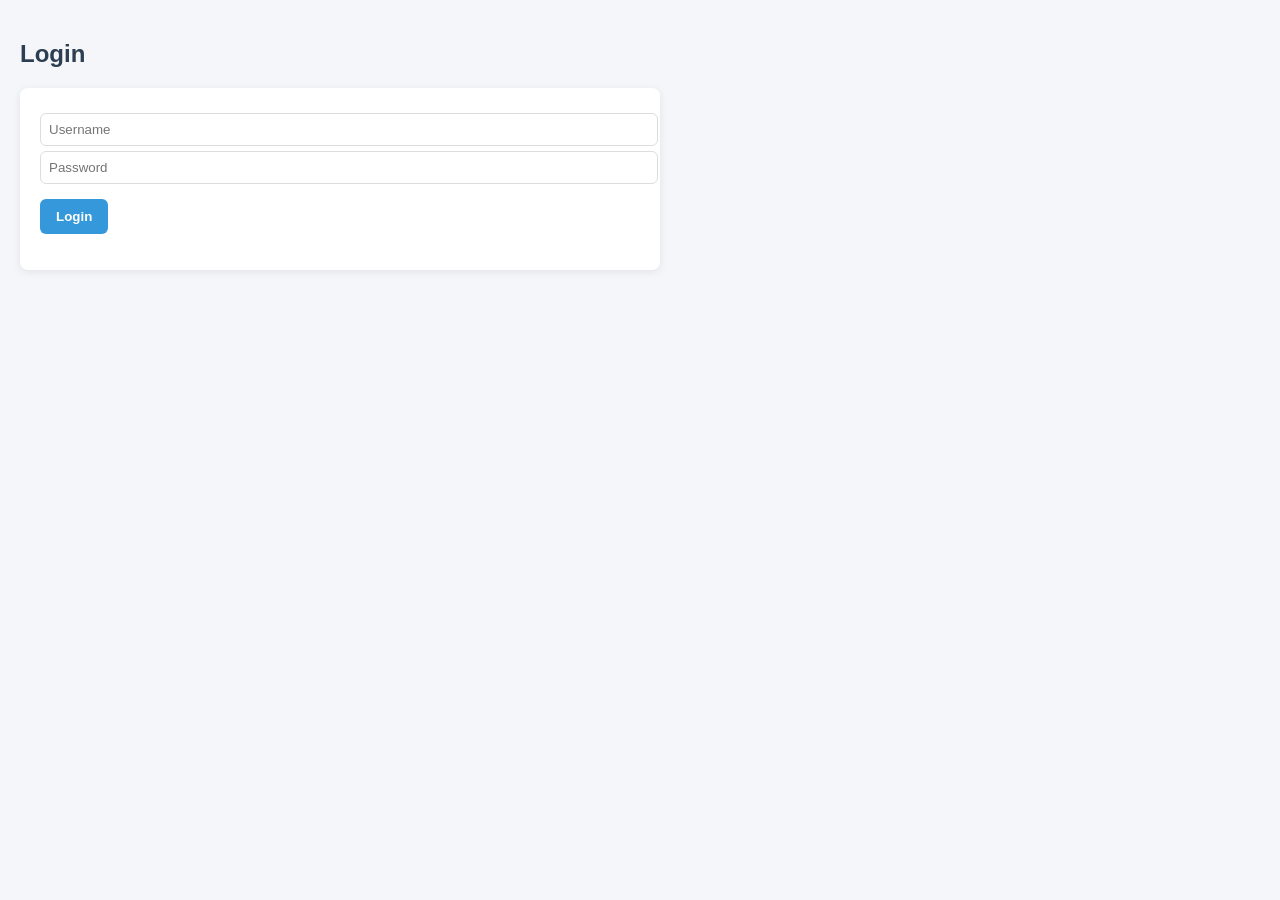
==== src/main/resources/static/admin-dashboard.html @ d19c34af "Initial commit - Urban Issue Reporting System" ====
<!doctype html>
<html lang="en">
  <head>
    <meta charset="UTF-8" />
    <meta name="viewport" content="width=device-width, initial-scale=1.0" />
    <title>Admin Dashboard</title>
    <link rel="stylesheet" href="css/style.css" />
  </head>
  <body>
    <h2>Urban Issue Tracker</h2>
    <h2>Admin Dashboard</h2>
    <button class="logout" onclick="logout()">Logout</button>

    <h3>System Statistics</h3>

    <div id="stats">
      <div class="stat-card stat-open">
        Open Issues<br />
        <span id="openCount">0</span>
      </div>

      <div class="stat-card stat-assigned">
        Assigned Issues<br />
        <span id="assignedCount">0</span>
      </div>

      <div class="stat-card stat-resolved">
        Resolved Issues<br />
        <span id="resolvedCount">0</span>
      </div>

      <div class="stat-card stat-pending">
        Pending Workers<br />
        <span id="pendingWorkers">0</span>
      </div>
    </div>

    <h3>Pending workers</h3>

    <div class="table-container">
      <table border="1" id="workerTable">
        <thead>
          <tr>
            <th>ID</th>
            <th>Name</th>
            <th>Deaprtment</th>
            <th>Location</th>
            <th>Action</th>
          </tr>
        </thead>
        <tbody></tbody>
      </table>
    </div>

    <h3>Open Issues</h3>

    <select id="statusFilter" onchange="filterIssues()">
      <option value="OPEN">Open</option>
      <option value="ASSIGNED">Assigned</option>
      <option value="RESOLVED">Resolved</option>
    </select>

    <div class="table-container">
      <table border="1" id="issueTable">
        <thead>
          <tr>
            <th>ID</th>
            <th>Title</th>
            <th>Department</th>
            <th>Priority</th>
            <th>Status</th>
            <th>Image</th>
            <th>Assign Worker</th>
          </tr>
        </thead>
        <tbody></tbody>
      </table>
    </div>

    <p id="message"></p>

    <script src="js/admin.js"></script>
  </body>
</html>
---- src/main/resources/static/css/style.css ----
/* GLOBAL */
body {
  font-family: Arial, Helvetica, sans-serif;
  background: #f4f6f9;
  margin: 0;
  padding: 20px;
  color: #333;
}

/* HEADINGS */

h2,
h3 {
  margin-top: 20px;
  color: #2c3e50;
}

/* PROFILE CARD */

#profileBox,
#workerProfile {
  background: white;
  padding: 15px;
  border-radius: 8px;
  box-shadow: 0 2px 8px rgba(0, 0, 0, 0.08);
  width: 300px;
  margin-bottom: 20px;
}

/* FORM */

form {
  background: white;
  padding: 20px;
  border-radius: 8px;
  box-shadow: 0 2px 8px rgba(0, 0, 0, 0.08);
  margin-bottom: 25px;
  max-width: 600px;
}

label {
  display: block;
  margin-top: 10px;
  font-weight: 600;
}

input,
textarea,
select {
  width: 100%;
  padding: 8px;
  margin-top: 5px;
  border: 1px solid #ddd;
  border-radius: 6px;
}

/* BUTTON */

button {
  margin-top: 15px;
  padding: 10px 16px;
  background: #3498db;
  border: none;
  border-radius: 6px;
  color: white;
  cursor: pointer;
  font-weight: 600;
}

button:hover {
  background: #2980b9;
}

/* TABLE */

table {
  width: 100%;
  border-collapse: collapse;
  background: white;
  box-shadow: 0 2px 8px rgba(0, 0, 0, 0.08);
  border-radius: 8px;
  overflow: hidden;
}

thead {
  background: #2c3e50;
  color: white;
}

th,
td {
  padding: 12px;
  text-align: left;
}

tbody tr:nth-child(even) {
  background: #f9f9f9;
}

/* STATUS BADGES */

.status-open {
  background: #ffeaa7;
  padding: 4px 8px;
  border-radius: 6px;
  font-size: 12px;
  font-weight: 600;
}

.status-assigned {
  background: #74b9ff;
  padding: 4px 8px;
  border-radius: 6px;
  color: white;
  font-size: 12px;
  font-weight: 600;
}

.status-resolved {
  background: #55efc4;
  padding: 4px 8px;
  border-radius: 6px;
  font-size: 12px;
  font-weight: 600;
}

/* LOGOUT BUTTON */

.logout {
  float: right;
  background: #e74c3c;
}

.logout:hover {
  background: #c0392b;
}

/* STATS CARDS */

#stats {
  display: flex;
  gap: 20px;
  margin-top: 20px;
}

.stat-card {
  background: white;
  padding: 20px;
  border-radius: 8px;
  box-shadow: 0 2px 8px rgba(0, 0, 0, 0.08);
  text-align: center;
  width: 150px;
  font-weight: 600;
}

/* TABLE CONTAINER (SCROLLABLE) */

.table-container {
  max-height: 60vh;
  overflow-y: auto;
  background: white;
  border-radius: 10px;
  box-shadow: 0 3px 10px rgba(0, 0, 0, 0.08);
  margin-top: 15px;
}

/* TABLE */

table {
  width: 100%;
  border-collapse: collapse;
  font-size: 14px;
}

/* HEADER */

thead {
  background: #34495e;
  color: white;
}

thead th {
  position: sticky;
  top: 0;
  padding: 12px;
  text-align: left;
}

/* BODY */

tbody td {
  padding: 12px;
  border-bottom: 1px solid #eee;
}

/* STRIPED ROWS */

tbody tr:nth-child(even) {
  background: #f8f9fb;
}

/* ROW HOVER */

tbody tr:hover {
  background: #eef3ff;
  transition: 0.2s;
  cursor: pointer;
}

/* IMAGES */

table img {
  border-radius: 6px;
  box-shadow: 0 2px 5px rgba(0, 0, 0, 0.1);
}

/* SCROLLBAR (Modern Look) */

.table-container::-webkit-scrollbar {
  width: 8px;
}

.table-container::-webkit-scrollbar-thumb {
  background: #bbb;
  border-radius: 10px;
}

.table-container::-webkit-scrollbar-thumb:hover {
  background: #888;
}
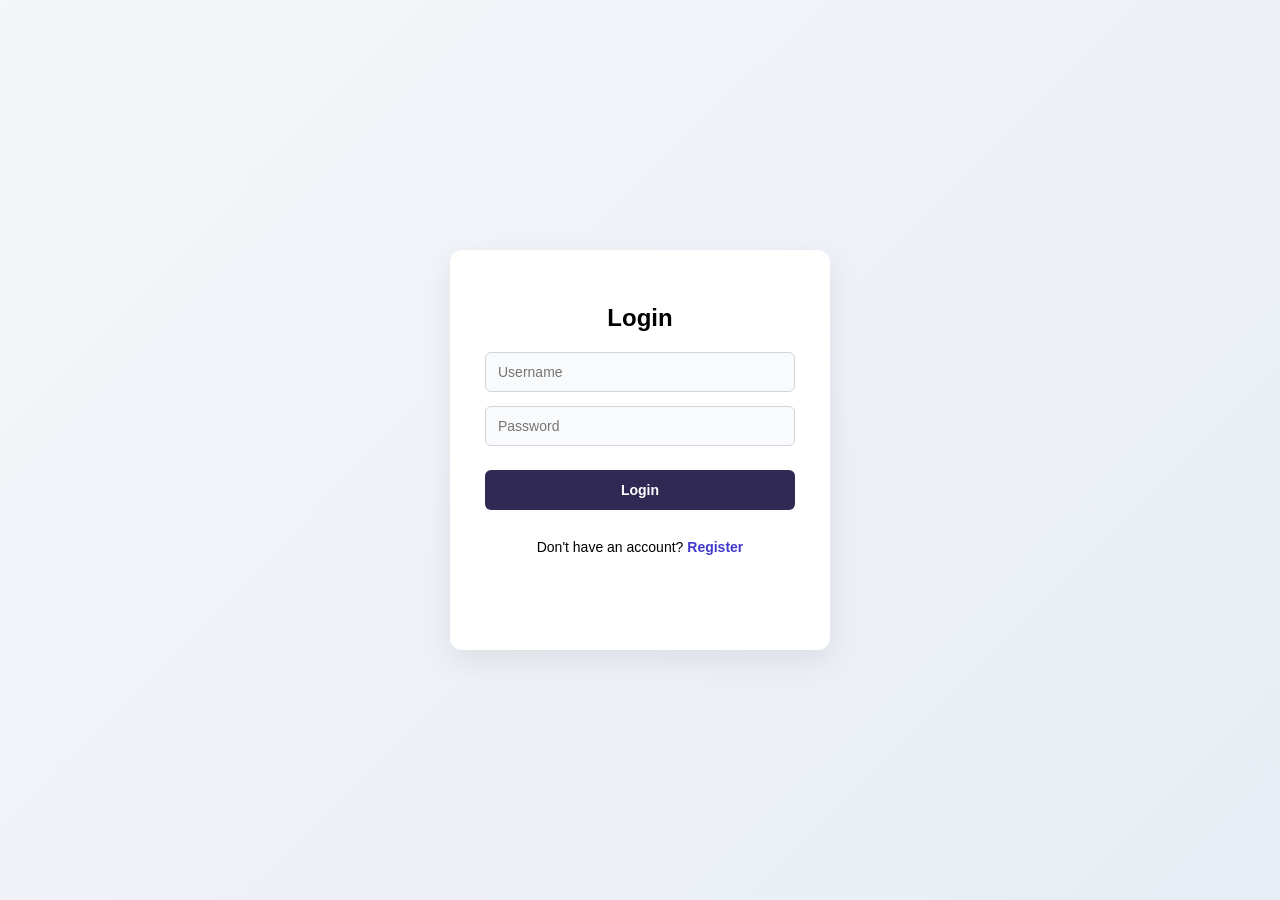
==== commit 82273331: "UI improvements" ====
--- a/src/main/resources/static/admin-dashboard.html
+++ b/src/main/resources/static/admin-dashboard.html
@@ -6,78 +6,125 @@
     <title>Admin Dashboard</title>
     <link rel="stylesheet" href="css/style.css" />
   </head>
+
   <body>
-    <h2>Urban Issue Tracker</h2>
-    <h2>Admin Dashboard</h2>
-    <button class="logout" onclick="logout()">Logout</button>
+    <div class="layout">
+      <!-- Sidebar -->
 
-    <h3>System Statistics</h3>
+      <aside class="sidebar">
+        <h2>Urban Issue</h2>
 
-    <div id="stats">
-      <div class="stat-card stat-open">
-        Open Issues<br />
-        <span id="openCount">0</span>
-      </div>
+        <ul>
+          <li>Dashboard</li>
+          <li>Issues</li>
+          <li>Workers</li>
+          <li onclick="logout()">Logout</li>
+        </ul>
+      </aside>
 
-      <div class="stat-card stat-assigned">
-        Assigned Issues<br />
-        <span id="assignedCount">0</span>
-      </div>
+      <!-- Main Content -->
 
-      <div class="stat-card stat-resolved">
-        Resolved Issues<br />
-        <span id="resolvedCount">0</span>
-      </div>
+      <main class="content">
+        <header class="topbar">
+          <h2>Admin Dashboard</h2>
+        </header>
 
-      <div class="stat-card stat-pending">
-        Pending Workers<br />
-        <span id="pendingWorkers">0</span>
-      </div>
+        <!-- Stats -->
+
+        <section id="stats">
+          <div class="stat-card stat-open">
+            Open Issues
+            <span id="openCount">0</span>
+          </div>
+
+          <div class="stat-card stat-assigned">
+            Assigned Issues
+            <span id="assignedCount">0</span>
+          </div>
+
+          <div class="stat-card stat-resolved">
+            Resolved Issues
+            <span id="resolvedCount">0</span>
+          </div>
+
+          <div class="stat-card stat-pending">
+            Pending Workers
+            <span id="pendingWorkers">0</span>
+          </div>
+        </section>
+
+        <!-- Pending Workers -->
+
+        <h3>Pending Workers</h3>
+
+        <div class="table-container">
+          <table id="workerTable">
+            <thead>
+              <tr>
+                <th>ID</th>
+                <th>Name</th>
+                <th>Department</th>
+                <th>Location</th>
+                <th>Action</th>
+              </tr>
+            </thead>
+
+            <tbody></tbody>
+          </table>
+        </div>
+
+        <!-- Issues Section -->
+
+        <h3>Issues</h3>
+
+        <select id="statusFilter" onchange="filterIssues()">
+          <option value="OPEN">Open</option>
+          <option value="ASSIGNED">Assigned</option>
+          <option value="RESOLVED">Resolved</option>
+        </select>
+
+        <div class="table-container">
+          <table id="issueTable">
+            <thead>
+              <tr>
+                <th>ID</th>
+                <th>Title</th>
+                <th>Department</th>
+                <th>Priority</th>
+                <th>Status</th>
+                <th class="date-col">Created</th>
+                <th class="date-col">Assigned</th>
+                <th class="date-col">Resolved</th>
+                <th>Image</th>
+                <th>Assign Worker</th>
+                <th>Comments</th>
+              </tr>
+            </thead>
+
+            <tbody></tbody>
+          </table>
+        </div>
+
+        <!-- Comment Modal -->
+
+        <div id="commentModal" class="modal-overlay">
+          <div class="modal-box">
+            <h3>Issue Comments</h3>
+
+            <div id="commentList"></div>
+
+            <textarea id="newComment" placeholder="Write comment"></textarea>
+
+            <div class="modal-actions">
+              <button onclick="addComment()">Add Comment</button>
+              <button onclick="closeComments()">Close</button>
+            </div>
+          </div>
+        </div>
+
+        <p id="message"></p>
+      </main>
     </div>
-
-    <h3>Pending workers</h3>
-
-    <div class="table-container">
-      <table border="1" id="workerTable">
-        <thead>
-          <tr>
-            <th>ID</th>
-            <th>Name</th>
-            <th>Deaprtment</th>
-            <th>Location</th>
-            <th>Action</th>
-          </tr>
-        </thead>
-        <tbody></tbody>
-      </table>
-    </div>
-
-    <h3>Open Issues</h3>
-
-    <select id="statusFilter" onchange="filterIssues()">
-      <option value="OPEN">Open</option>
-      <option value="ASSIGNED">Assigned</option>
-      <option value="RESOLVED">Resolved</option>
-    </select>
-
-    <div class="table-container">
-      <table border="1" id="issueTable">
-        <thead>
-          <tr>
-            <th>ID</th>
-            <th>Title</th>
-            <th>Department</th>
-            <th>Priority</th>
-            <th>Status</th>
-            <th>Image</th>
-            <th>Assign Worker</th>
-          </tr>
-        </thead>
-        <tbody></tbody>
-      </table>
-    </div>
-
-    <p id="message"></p>
 
     <script src="js/admin.js"></script>
   </body>
--- a/src/main/resources/static/css/style.css
+++ b/src/main/resources/static/css/style.css
@@ -1,230 +1,441 @@
-/* GLOBAL */
+* {
+  box-sizing: border-box;
+}
+
+/* ===== GLOBAL ===== */
+
 body {
-  font-family: Arial, Helvetica, sans-serif;
+  font-family: Arial, sans-serif;
+  margin: 0;
   background: #f4f6f9;
-  margin: 0;
+}
+
+/* ===== LAYOUT ===== */
+
+.layout {
+  display: flex;
+  min-height: 100vh;
+}
+
+/* ===== SIDEBAR ===== */
+
+.sidebar {
+  width: 220px;
+  background: #1e293b;
+  color: white;
   padding: 20px;
-  color: #333;
-}
-
-/* HEADINGS */
-
-h2,
-h3 {
-  margin-top: 20px;
-  color: #2c3e50;
-}
-
-/* PROFILE CARD */
-
-#profileBox,
-#workerProfile {
-  background: white;
+}
+
+.sidebar h2 {
+  margin-bottom: 30px;
+}
+
+.sidebar ul {
+  list-style: none;
+  padding: 0;
+}
+
+.sidebar li {
+  padding: 10px 0;
+  cursor: pointer;
+  border-radius: 6px;
+}
+
+.sidebar li:hover {
+  color: #6ed3ff;
+}
+
+/* ===== CONTENT ===== */
+
+.content {
+  flex: 1;
+  padding: 30px;
+  overflow: auto;
+}
+
+.topbar {
+  margin-bottom: 20px;
+}
+
+/* ===== GRID (PROFILE + FORM) ===== */
+
+.top-grid {
+  display: grid;
+  grid-template-columns: 1fr 1fr;
+  gap: 25px;
+  margin-bottom: 30px;
+  align-items: stretch;
+}
+
+/* ===== CARDS ===== */
+
+.profile-card,
+.form-card,
+.stats-card {
+  background: white;
+  padding: 20px;
+  border-radius: 10px;
+  box-shadow: 0 2px 8px rgba(0, 0, 0, 0.08);
+}
+
+/* ===== STATS ===== */
+
+#stats {
+  display: grid;
+  grid-template-columns: repeat(4, 1fr);
+  gap: 20px;
+  margin-bottom: 30px;
+}
+
+.stats-row {
+  display: flex;
+  gap: 20px;
+  margin-top: 10px;
+}
+
+.stat-card {
+  flex: 1;
+  background: #f8f9fb;
   padding: 15px;
   border-radius: 8px;
-  box-shadow: 0 2px 8px rgba(0, 0, 0, 0.08);
-  width: 300px;
-  margin-bottom: 20px;
-}
-
-/* FORM */
-
-form {
-  background: white;
-  padding: 20px;
+  text-align: center;
+  font-weight: 500;
+}
+
+.stat-card span {
+  display: block;
+  font-size: 22px;
+  font-weight: 700;
+  margin-top: 5px;
+}
+
+/* ===== TABLES ===== */
+
+.table-container {
+  background: white;
   border-radius: 8px;
-  box-shadow: 0 2px 8px rgba(0, 0, 0, 0.08);
-  margin-bottom: 25px;
-  max-width: 600px;
-}
+  box-shadow: 0 2px 6px rgba(0, 0, 0, 0.1);
+  max-height: 420px;
+  overflow: auto;
+  margin-top: 10px;
+}
+
+table {
+  width: 100%;
+  border-collapse: collapse;
+}
+
+th,
+td {
+  padding: 10px;
+  border-bottom: 1px solid #ddd;
+  text-align: left;
+}
+
+th {
+  background: #2f2954;
+  color: white;
+  position: sticky;
+  top: 0;
+  z-index: 2;
+}
+
+tr:hover {
+  background: #f1f5f9;
+}
+
+table img {
+  width: 60px;
+  border-radius: 4px;
+}
+
+/* Prevent date wrapping */
+
+.date-col {
+  white-space: nowrap;
+  width: 120px;
+  text-align: center;
+}
+
+/* ===== FORMS ===== */
 
 label {
   display: block;
-  margin-top: 10px;
+  margin-top: 12px;
+  margin-bottom: 5px;
   font-weight: 600;
+  color: #374151;
+  font-size: 14px;
 }
 
 input,
 textarea,
 select {
   width: 100%;
-  padding: 8px;
-  margin-top: 5px;
-  border: 1px solid #ddd;
+  padding: 10px 12px;
   border-radius: 6px;
-}
-
-/* BUTTON */
+  border: 1px solid #d1d5db;
+  font-size: 14px;
+  background: #f9fafb;
+  transition: 0.2s;
+}
+
+input:focus,
+textarea:focus,
+select:focus {
+  outline: none;
+  border-color: #2563eb;
+  background: white;
+  box-shadow: 0 0 4px rgba(37, 99, 235, 0.25);
+}
+
+textarea {
+  resize: none;
+  min-height: 90px;
+}
+
+input[type="file"] {
+  background: white;
+  padding: 6px;
+}
+
+/* ===== BUTTONS ===== */
 
 button {
+  background: #2f2954;
+  color: white;
+  border: none;
+  padding: 10px 16px;
+  border-radius: 6px;
+  font-size: 14px;
+  cursor: pointer;
+  transition:
+    background 0.2s,
+    transform 0.1s;
+}
+
+button:active {
+  transform: scale(0.97);
+}
+
+button:hover {
+  background: #554b9a;
+}
+
+form button {
+  width: 100%;
   margin-top: 15px;
-  padding: 10px 16px;
-  background: #3498db;
-  border: none;
-  border-radius: 6px;
-  color: white;
+}
+
+/* ===== SELECT DROPDOWN ===== */
+
+select {
   cursor: pointer;
-  font-weight: 600;
-}
-
-button:hover {
-  background: #2980b9;
-}
-
-/* TABLE */
-
-table {
+}
+
+/* ===== STATUS COLORS ===== */
+
+.status-open {
+  color: #f59e0b;
+  font-weight: bold;
+}
+
+.status-assigned {
+  color: #3f319a;
+  font-weight: bold;
+}
+
+.status-resolved {
+  color: #22c55e;
+  font-weight: bold;
+}
+
+/* ===== PRIORITY COLORS ===== */
+
+.priority-high {
+  color: #ef4444;
+  font-weight: bold;
+}
+
+.priority-medium {
+  color: #f59e0b;
+  font-weight: bold;
+}
+
+.priority-low {
+  color: #6b7280;
+  font-weight: bold;
+}
+
+/* ===== MODAL ===== */
+
+.modal-overlay {
+  position: fixed;
+  top: 0;
+  left: 0;
   width: 100%;
-  border-collapse: collapse;
-  background: white;
-  box-shadow: 0 2px 8px rgba(0, 0, 0, 0.08);
-  border-radius: 8px;
-  overflow: hidden;
-}
-
-thead {
-  background: #2c3e50;
-  color: white;
-}
-
-th,
-td {
-  padding: 12px;
-  text-align: left;
-}
-
-tbody tr:nth-child(even) {
-  background: #f9f9f9;
-}
-
-/* STATUS BADGES */
-
-.status-open {
-  background: #ffeaa7;
-  padding: 4px 8px;
-  border-radius: 6px;
-  font-size: 12px;
-  font-weight: 600;
-}
-
-.status-assigned {
-  background: #74b9ff;
-  padding: 4px 8px;
-  border-radius: 6px;
-  color: white;
-  font-size: 12px;
-  font-weight: 600;
-}
-
-.status-resolved {
-  background: #55efc4;
-  padding: 4px 8px;
-  border-radius: 6px;
-  font-size: 12px;
-  font-weight: 600;
-}
-
-/* LOGOUT BUTTON */
-
-.logout {
-  float: right;
-  background: #e74c3c;
-}
-
-.logout:hover {
-  background: #c0392b;
-}
-
-/* STATS CARDS */
-
-#stats {
-  display: flex;
-  gap: 20px;
-  margin-top: 20px;
-}
-
-.stat-card {
-  background: white;
+  height: 100%;
+  background: rgba(0, 0, 0, 0.4);
+  display: none;
+  align-items: center;
+  justify-content: center;
+  z-index: 1000;
+}
+
+.modal-box {
+  background: white;
+  width: 500px;
+  max-height: 80vh;
+  overflow: auto;
   padding: 20px;
   border-radius: 8px;
-  box-shadow: 0 2px 8px rgba(0, 0, 0, 0.08);
+  box-shadow: 0 5px 20px rgba(0, 0, 0, 0.2);
+}
+
+.modal-box textarea {
+  width: 100%;
+  height: 80px;
+  margin-top: 10px;
+}
+
+.modal-actions {
+  margin-top: 10px;
+  text-align: right;
+}
+
+/* ===== AUTH PAGES (LOGIN / REGISTER) ===== */
+
+/* AUTH PAGE BACKGROUND */
+
+.auth-container {
+  display: flex;
+  align-items: center;
+  justify-content: center;
+  min-height: 100vh;
+  background: linear-gradient(135deg, #f4f6f9, #e8edf5);
+  padding: 20px;
+}
+
+.auth-card {
+  background: white;
+  padding: 35px;
+  border-radius: 12px;
+  box-shadow: 0 10px 30px rgba(0, 0, 0, 0.08);
+  width: 380px;
+  max-width: 95%;
+  transition:
+    transform 0.2s ease,
+    box-shadow 0.2s ease;
+}
+
+.auth-card:hover {
+  transform: translateY(-3px);
+  box-shadow: 0 15px 40px rgba(0, 0, 0, 0.12);
+}
+
+.auth-card h2 {
+  margin-bottom: 20px;
   text-align: center;
-  width: 150px;
+  font-size: 24px;
+}
+
+.auth-card form {
+  display: flex;
+  flex-direction: column;
+  gap: 14px;
+}
+
+.auth-card button {
+  margin-top: 10px;
+}
+
+.profile-card,
+.form-card,
+.stats-card,
+.stat-card,
+.table-container,
+.auth-card {
+  transition:
+    transform 0.2s ease,
+    box-shadow 0.2s ease;
+}
+
+.profile-card:hover,
+.form-card:hover,
+.stats-card:hover,
+.stat-card:hover,
+.table-container:hover,
+.auth-card:hover {
+  transform: translateY(-3px);
+  box-shadow: 0 6px 18px rgba(0, 0, 0, 0.15);
+}
+
+.auth-card input,
+.auth-card select {
+  padding: 11px 12px;
+  border-radius: 6px;
+  border: 1px solid #d1d5db;
+  background: #f9fafb;
+  font-size: 14px;
+  transition: 0.2s;
+}
+
+.auth-card input:focus,
+.auth-card select:focus {
+  outline: none;
+  border-color: #4f46e5;
+  background: white;
+  box-shadow: 0 0 0 3px rgba(79, 70, 229, 0.15);
+}
+
+.auth-card button {
+  background: #2f2954;
+  color: white;
+  padding: 12px;
+  border-radius: 6px;
+  border: none;
   font-weight: 600;
-}
-
-/* TABLE CONTAINER (SCROLLABLE) */
-
-.table-container {
-  max-height: 60vh;
-  overflow-y: auto;
-  background: white;
-  border-radius: 10px;
-  box-shadow: 0 3px 10px rgba(0, 0, 0, 0.08);
+  cursor: pointer;
+  transition: 0.2s;
+}
+
+.auth-card button:hover {
+  background: #4338ca;
+  transform: translateY(-1px);
+}
+
+.auth-link {
+  text-align: center;
   margin-top: 15px;
-}
-
-/* TABLE */
-
-table {
-  width: 100%;
-  border-collapse: collapse;
   font-size: 14px;
 }
 
-/* HEADER */
-
-thead {
-  background: #34495e;
-  color: white;
-}
-
-thead th {
-  position: sticky;
-  top: 0;
-  padding: 12px;
-  text-align: left;
-}
-
-/* BODY */
-
-tbody td {
-  padding: 12px;
-  border-bottom: 1px solid #eee;
-}
-
-/* STRIPED ROWS */
-
-tbody tr:nth-child(even) {
-  background: #f8f9fb;
-}
-
-/* ROW HOVER */
-
-tbody tr:hover {
-  background: #eef3ff;
-  transition: 0.2s;
-  cursor: pointer;
-}
-
-/* IMAGES */
-
-table img {
-  border-radius: 6px;
-  box-shadow: 0 2px 5px rgba(0, 0, 0, 0.1);
-}
-
-/* SCROLLBAR (Modern Look) */
-
-.table-container::-webkit-scrollbar {
-  width: 8px;
-}
-
-.table-container::-webkit-scrollbar-thumb {
-  background: #bbb;
-  border-radius: 10px;
-}
-
-.table-container::-webkit-scrollbar-thumb:hover {
-  background: #888;
-}
+.auth-link a {
+  color: #4338ca;
+  text-decoration: none;
+  font-weight: 600;
+}
+
+.auth-link a:hover {
+  text-decoration: underline;
+}
+
+/* ===== RESPONSIVE ===== */
+
+@media (max-width: 900px) {
+  .layout {
+    flex-direction: column;
+  }
+
+  .sidebar {
+    width: 100%;
+  }
+
+  .top-grid {
+    grid-template-columns: 1fr;
+  }
+
+  #stats {
+    grid-template-columns: 1fr 1fr;
+  }
+}
